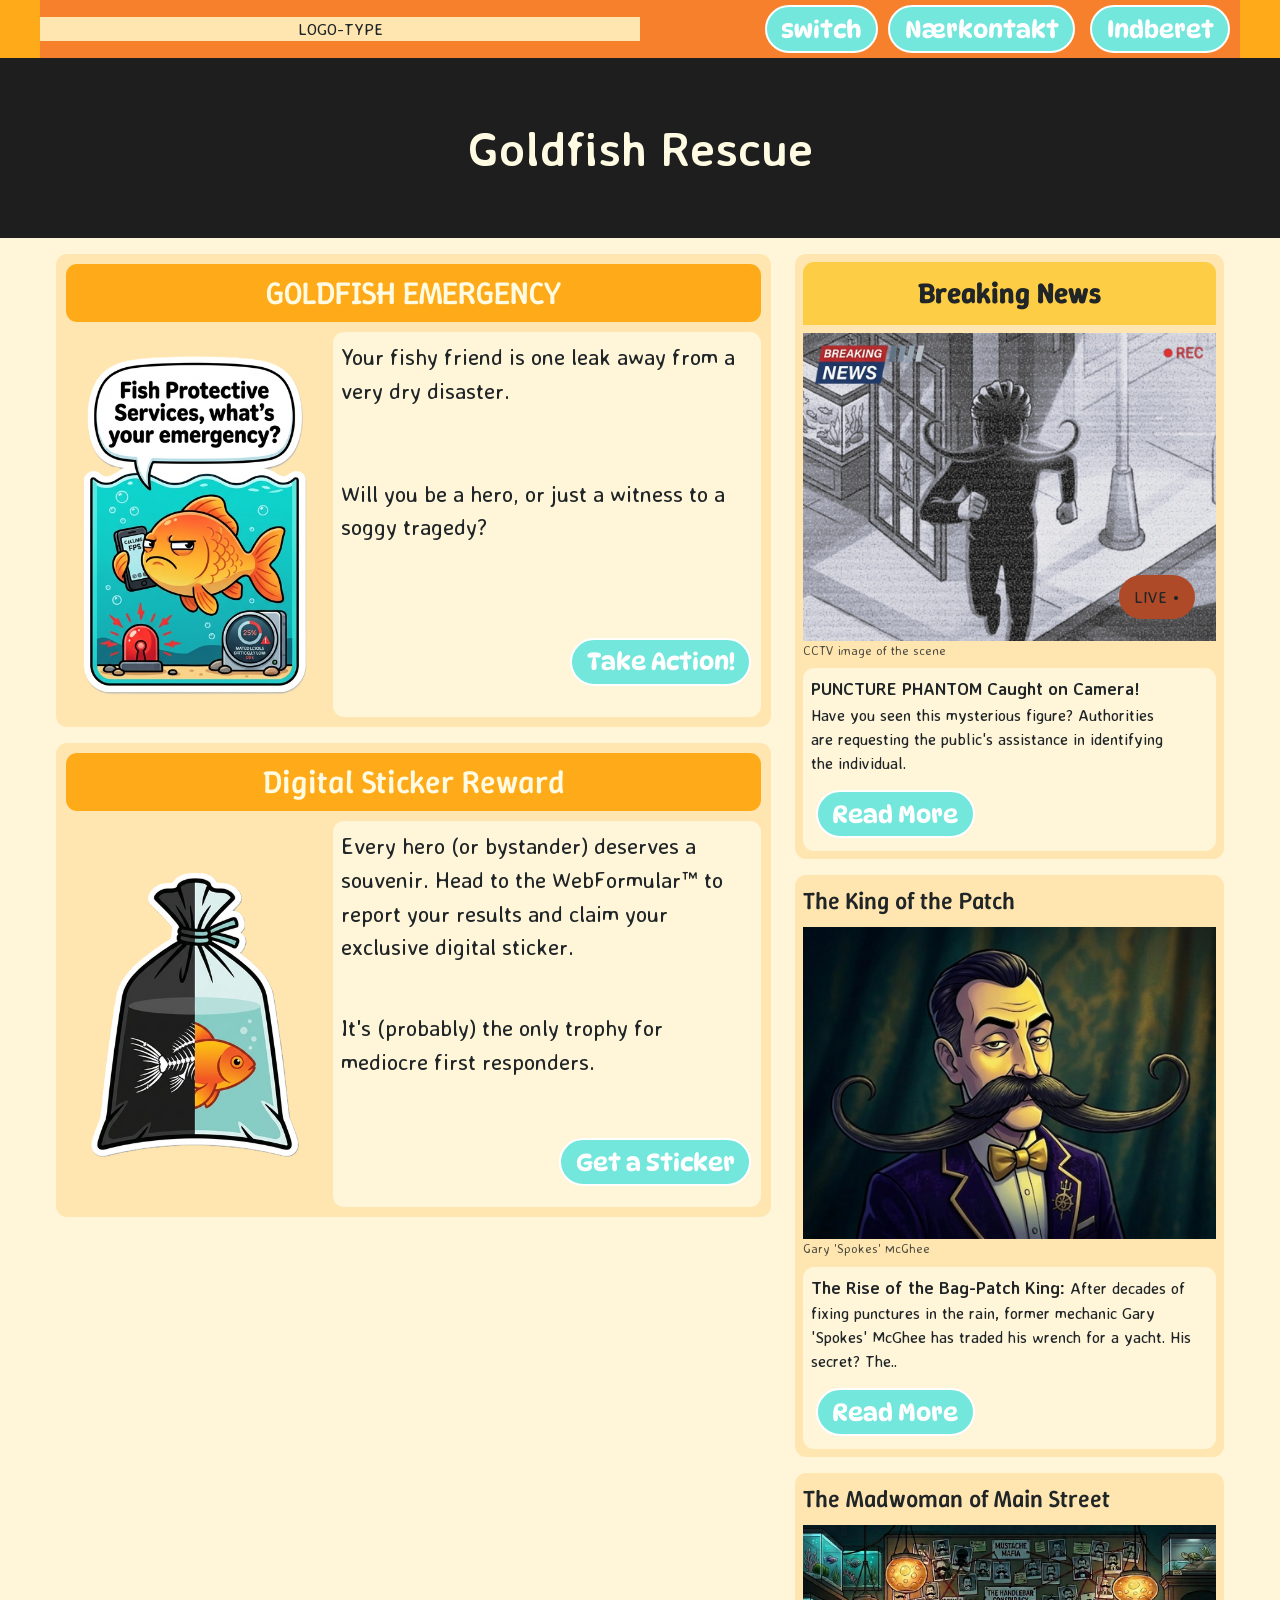
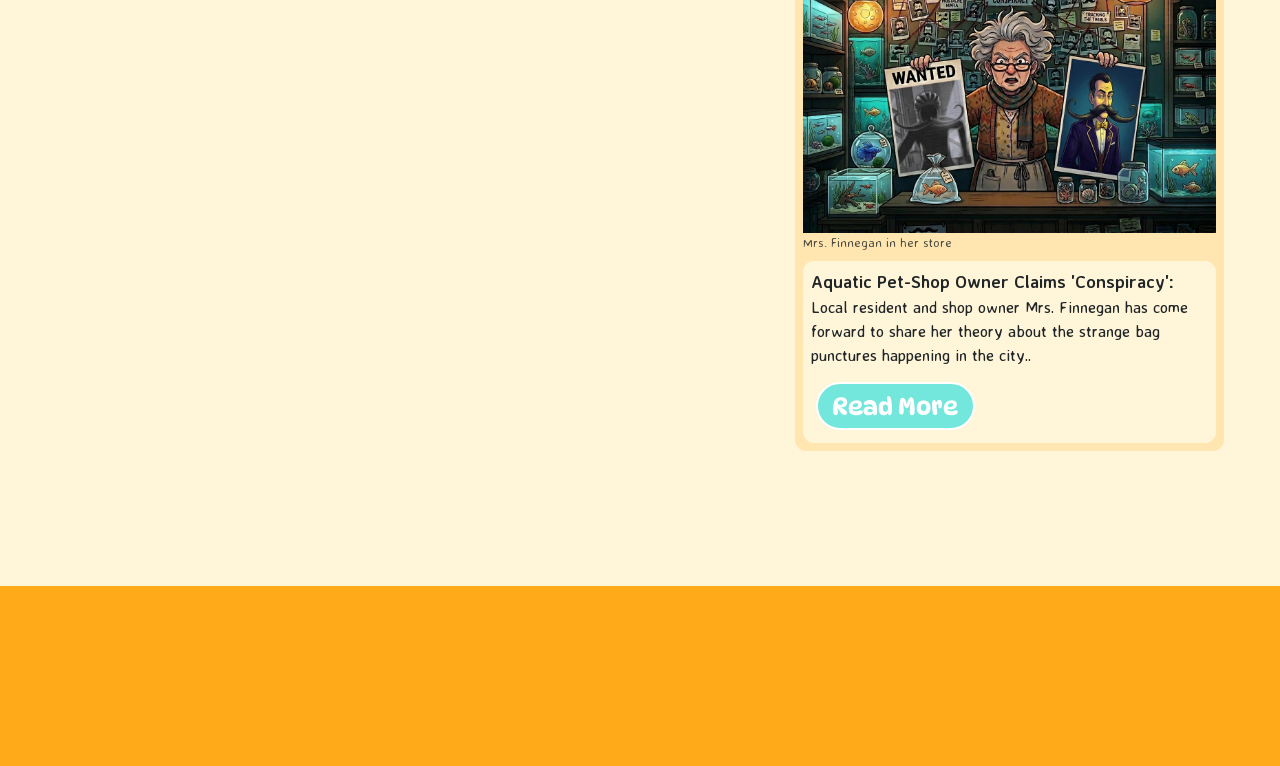
==== index.html @ 363da277 "Add files via upload" ====
<!doctype html>
<html lang="da">

<head>
  <meta charset="UTF-8" />
  <meta name="viewport" content="width=device-width, initial-scale=1.0" />
  <link rel="stylesheet" href="css/custom.css" />
  <link rel="stylesheet" href="css/fonts.css" />
  <link rel="stylesheet" href="css/general.css" />
  <link rel="stylesheet" href="css/layout.css" />
  <link rel="stylesheet" href="css/burger.css" />
  <link rel="stylesheet" href="css/cards.css" />
  <link rel="icon" type="image/png" href="img/fav.png" />
<title>Emergency Site</title>
</head>

<body id="frontpage">
  <header>
    <nav>
      <div id="logotype-wrapper" class="logo">
        <a href="index.html"> LOGO-TYPE </a>
      </div>
      <ul class="menu">
        <li>
          <button class="theme-btn cta-btn">switch</button>
        </li>
        <li><a class="menuItem cta-btn" href="instruction.html">Nærkontakt</a></li>
        <li><a class="menuItem cta-btn" href="register.html">Indberet</a></li>
      </ul>
      <button class="burger">
        <span class="line"></span>
        <span class="line"></span>
        <span class="line"></span>
      </button>
    </nav>
  </header>



  <main>
      <section class="fullwidth"><h1>Goldfish Rescue</h1></section>
    <section id="teaser-section">
      <div class="grid">
        <article class="grid_3-5">
          <h3 class="head-panel">GOLDFISH EMERGENCY</h3>
          <img src="imgs/infog.png" alt="goldfish calling fps" />
          <div class="split sektion-panel">
            <p>Your fishy friend is one leak away from a very dry disaster.
            </p>
            <p>Will you be a hero, or just a witness to a soggy tragedy?</p>
            <a href="instruction.html" class="cta-btn">Take Action!</a>
         </div>
        </article>

        <article class="grid_3-5">
          
           <h3 class="head-panel">Digital Sticker Reward</h3>
          <img src="imgs/sticker.png" alt="goldfish sticker" />
          <div class="split sektion-panel">
            <p>Every hero (or bystander) deserves a souvenir. Head to the WebFormular™ to report your results and claim
              your exclusive digital sticker.</p>
              
               <p>It's (probably) the only trophy for mediocre first responders.</p>
  <a href="instruction.html" class="cta-btn">Get a Sticker</a>
        
          </div>
        </article>
      </div>
      <div class="grid">

        <article class="grid-teaser">
          <h3 class="breaking">Breaking News</h3>
          <span class="timestamp"><p>LIVE •</p></span>
          <figure><img src="imgs/article1-bw2.webp" alt="cctv image of the scene" />
            <figcaption>CCTV image of the scene</figcaption>
          </figure>
         <div class="sektion-panel padding">
          <p><span>PUNCTURE PHANTOM Caught on Camera!</span> Have you seen this mysterious figure? Authorities are
            requesting the public's assistance in identifying the individual.</p>
          <button class="cta-btn" popovertarget="artikel1">Read More</button></div>
        </article>

        <article class="grid-teaser">
          <h3 class="sektion-panel">The King of the Patch</h3>
          <figure><img src="imgs/portrait.webp" alt="portrait of Gary 'spokes' McGhee" />
            <figcaption>Gary 'Spokes' McGhee</figcaption>
          </figure>
          <div class="sektion-panel padding"><p><span>The Rise of the Bag-Patch King:</span> After decades of fixing punctures in the rain, former
            mechanic Gary 'Spokes' McGhee has traded his wrench for a yacht. His secret? The..</p>
          <button class="cta-btn" popovertarget="artikel2">Read More</button></div>
        </article>

        <article class="grid-teaser">
          <h3 class="sektion-panel">The Madwoman of Main Street</h3>
          <figure><img src="imgs/article3.webp" alt="Image of Mrs. Finnegan" />
            <figcaption>Mrs. Finnegan in her store</figcaption>
          </figure>
          <div class="sektion-panel padding">
          <p><span>Aquatic Pet-Shop Owner Claims 'Conspiracy':</span> Local resident and shop owner Mrs. Finnegan
            has come forward to share her theory about the strange bag punctures happening in the city.. </p>
          <button class="cta-btn" popovertarget="artikel3">Read More</button></div>
        </article>

        <div id="artikel1" class="openarticle" popover>
          <h3>Police Release Chilling CCTV of 'Bag-Slasher'</h3>
          <figure><img src="imgs/article1-bw.webp" alt="" />
            <figcaption>CCTV from the scene</figcaption>
          </figure>
          <br>
          <p><strong>METROPOLIS SOUTH</strong> — The local precinct has officially labeled it the "Mystery of the
            Century," despite the fact that the perpetrator is sporting facial hair recognizable from a low-orbit
            satellite. Authorities are currently appealing to the public for help in identifying a serial vandal who has
            plunged the local aquatic community into a state of "liquid terror."</p>
          <br>
          <p>For the past three weeks, pet shops across the tri-state area have reported a series of bizarre break-ins.
            The "Puncture Phantom," as the media has dubbed him, doesn't steal cash. He doesn't touch the rare corals.
            Instead, he systematically punctures the plastic transport bags used by customers to carry their new pets
            home.
            "It's a surgical strike," said Officer Higgins, shaking his head at a crime scene. "He enters, he pokes, he
            leaves. No fingerprints. Just... holes."</p>
          <br>
          <figure><img src="imgs/zoomed-bw.webp" alt="cctv zoomed in on face" />
            <figcaption>CCTV close-up from the scene</figcaption>
          </figure>
          <p>CCTV footage from 'Bubbles & Beyond' shows a figure clad in aerodynamic Lycra, wielding a sharpened bicycle
            spoke with the precision of a fencer. While the figure's eyes are hidden behind reflective wraparound
            sunglasses, his lower face is dominated by a handlebar mustache so large it appears to have its own gravity.
          </p>
          <br>
          <h3>LIVE UPDATES</h3>
          <br>
          <figure><img src="imgs/pressconference.webp" alt="police officer at press conference" />
            <figcaption>Officer Higgins talking at pressconference</figcaption>
          </figure>
          <label for="timestamp">
            <p class="timestamp">JUST NOW</p>
            <p>LIVE</p>
          </label>
          <p>"We are looking for a male, approximately 6-foot tall, possibly a cyclist," Officer Higgins stated during a
            press conference, standing directly in front of a 10-foot projection of the suspect's very distinct
            mustache. "Beyond that, we have absolutely no leads. It is as if he vanishes into thin air—or perhaps thin
            water."</p>
          <p>Residents are advised to double-bag their goldfish and report any sightings of men carrying spoke-wrenches
            or smelling strongly of strawberry-flavored bubblegum and industrial lubricants.</p>
          <br>
          <button class="cta-btn" popovertarget="artikel1">Close</button>
          <br>
        </div>

        <div id="artikel2" class="openarticle" popover>

          <h3><strong>Patchwork Billionaire:</strong> How One Man Fixed a Leaky Market</h3>
          <figure><img src="imgs/portrait.webp" alt="portrait of Gary 'spokes' McGhee" />
            <figcaption>Gary 'Spokes' McGhee</figcaption>
          </figure>
          <br>
          <p><strong>UPPER DOCKS</strong> — Gary McGhee, once a humble mechanic known for patching inner tubes in a
            cramped garage, is now the face of a multi-million dollar empire. His product, the "Aqua-Guard 3000 Repair
            Patch," has become a household staple overnight. At $49.99 for a single 1-inch square of adhesive, it is the
            most expensive tape on the planet.
            "I'm not a businessman," McGhee said, reclining on his custom-built yacht. "I'm a healer. I saw the
            suffering of these poor, leaky bags and I knew I had to act. I have a lot of empathy. I once lost a... uh...
            bicycle tire. The pain was the same."</p>
          <br>
          <p>Critics have pointed out that the "Aqua-Guard 3000" appears to be identical to the $0.50 puncture kits used
            for bicycles, simply rebranded with a picture of a smiling goldfish. McGhee dismisses these claims as "petty
            jealousy from people who don't understand the complex molecular bonding required for aquatic-grade plastic."
            However, McGhee isn't stopping at adhesives. This week, he announced the launch of 'Fin-Sure,' the world's
            first insurance firm dedicated exclusively to "spontaneous bag failure."</p>
          <br>
          <figure><img src="imgs/artikel2v3.webp"
              alt="Gary 'spokes' McGhee sitting on throne made of AQUA-GUARD 3000" />
            <figcaption>Gary 'Spokes' McGhee sitting upon Throne of Aqua-Guard 3000 boxes.</figcaption>
          </figure>
          <br>
          <p>"Statistics show that bag punctures are up 1,400% this month alone," McGhee noted while using a gold-plated
            comb on his legendary mustache. "It's a tragedy. A lucrative, heart-wrenching tragedy. People need the peace
            of mind that only a monthly premium can provide."</p>
          <p>When asked if he had seen the recent police sketches of the Puncture Phantom, McGhee chuckled. "I'm far too
            busy counting my money to look at sketches of common criminals. Besides, I'm a cyclist. I know how hard it
            is to get around town. That man is probably just a misunderstood enthusiast."</p>
          <br>
          <button class="cta-btn" popovertarget="artikel2">Close</button>
          <br>
        </div>

        <div id="artikel3" class="openarticle" popover>
          <h3>Conspiracy or Delusions?</h3>
          <figure><img src="imgs/article3.webp" alt="Image of Mrs. Finnegan" />
            <figcaption>Mrs. Finnegan in her store</figcaption>
          </figure>
          <br>
          <p><strong>LOCAL DISTRICT</strong> — To the residents of this town, Mrs. Beatrice Finnegan is a "local
            character"—the kind of person you politely ignore while buying fish flakes. But to Mrs. Finnegan, she is the
            only person standing between the truth and a massive, mustache-shaped lie.</p>
          <p>"It's him! It's Gary!" she screamed to our reporters, brandishing a "Aqua-Guard 3000" kit. With a trembling
            hand, she peeled back the premium label to reveal a "Quick-Fix Bike Patch" sticker underneath. "He's
            creating the demand so he can sell the supply! It's Puncture-Capitalism!"</p>
          <figure><img src="imgs/aquaguard-label.webp" alt="Image of aqua-guard label" />
            <figcaption>Picture of cheap bike-tire puncture kit, hidden underneath aqua-guard label</figcaption>
          </figure>
          <br>
          <p>Mrs. Finnegan has compiled a dossier of what she calls "irrefutable evidence." This includes screenshots
            from 2019 where Gary McGhee—then a struggling mechanic—posted: "If I ever see another goldfish, it'll be too
            soon. One day, you'll all pay to keep them dry."</p>
          <figure><img src="imgs/evidence22.webp" alt="Picture of old social media post" />
            <figcaption>Picture of old social media post, alledegly of Gary 'Spokes' McGhee</figcaption>
          </figure>
          <br>
          <p>Her most damning evidence, however, is the mustache. "Look at the curl! Look at the wax-to-hair ratio!" she
            cried, pointing at the police sketch. "There is only one man in this hemisphere with a mustache that can
            catch that much wind! It's Gary 'Spokes' McGhee!"</p>
          <p>Despite the evidence, the community remains skeptical. Local resident Tom P. had this to say: "Poor Bea.
            She's been under a lot of stress with all the leaking bags. I think she's just looking for a scapegoat. Gary
            is a hero. He sold me a patch for fifty bucks that saved my guppy, Goldie. Why would a hero poke holes in
            things? It doesn't make sense."</p>
          <br>
          <p>Psychologists suggest Mrs. Finnegan may be suffering from "Aquatic Stress Disorder." Meanwhile, Gary McGhee
            has offered to buy her shop and turn it into a 'Fin-Sure' claims center. Mrs. Finnegan's response involved a
            net and several buckets of aged aquarium water.</p>
          <br>
          <button class="cta-btn" popovertarget="artikel2">Close</button>
          <br>
        </div>

      </div>
      </div>
    </section>
  </main>
  <div class="testanimation">

  </div>
  <footer>
    <nav>
      <ul>
        <li><a href="#">link</a></li>
        <li><a href="#">link</a></li>
        <li><a href="#">link</a></li>
        <li><a href="#">link</a></li>
      </ul>
      <ul>
        <li><a href="#">link</a></li>
        <li><a href="#">link</a></li>
        <li><a href="#">link</a></li>
        <li><a href="#">link</a></li>
      </ul>
      <ul>
        <li><a href="#">link</a></li>
        <li><a href="#">link</a></li>
        <li><a href="#">link</a></li>
        <li><a href="#">link</a></li>
      </ul>
    </nav>
  </footer>
  <script src="js/main.js"></script>
  <script src="js/burger.js"></script>
</body>

</html>
---- css/custom.css ----
:root {
  /* Background color */
  --color-bg: light-dark(var(--orange6), #202527);
  --color-heading: light-dark(#415ac7, #ebf3dc);
  /*
light-dark*/
  --color-sektion-bg: light-dark(var(--orange5), var(--blue6));
  --color-sektion-panel-bg: light-dark(var(--orange6-02), var(--blue4));
  --color-highlight: light-dark(#ebf3dc, rgba(131, 239, 228, 1));
  --color-highlight01: light-dark(#ebf3dc, rgba(131, 239, 228, 0.1));
  --color-highlight015: light-dark(rgba(249, 175, 55, 0.15), rgba(131, 239, 228, 0.15));

  --border: 0.1rem solid light-dark(var(--orange3), #30b1b1);
  --color-shadow: light-dark(#9c4b1f, #1e1e1e);
  --outline: 0.2rem solid light-dark(#ebf3dc, #30b1b1);

  --color-error: #af4a28;

  --color-backdrop: light-dark(rgba(6, 88, 109, 0.5), rgba(30, 30, 30, 0.8));

  --color-accentcolor: light-dark(var(--orange4), var(--blue1));
  /* Button */
  --color-btn: light-dark(#73e7dc, var(--orange3));
  --color-btn-txt-border: light-dark(#ffffff, #fff5d9);

  --color-btn-hover: light-dark(var(--blue2), #fdcd46);
  --color-btn-txt-border-hover: light-dark(#cfefe9, #fff5d9);

  --color-btn-active: light-dark(var(--blue3), #fea516);
  --color-btn-txt-border-active: light-dark(#cfefe9, #fff5d9);
  /* Headlines */
  --color-headline-bg: light-dark(#ffab19, #118386);
  --color-head-panel-bg: light-dark(#ffab19, #118386);

  /* Tekst */
  --color-text: light-dark(#202527, #cfefe9);
  --color-text-inverted: light-dark(#fffae2, #202527);

  /* orange */
  --orange0: rgb(184, 64, 34);
  --orange1: rgba(188, 113, 72, 1);
  --orange2: rgba(202, 122, 64, 1);
  --orange3: rgba(249, 175, 55, 1);
  --orange3-04: rgba(249, 175, 55, 0.8);
  --orange3-2: rgba(255, 171, 25, 1);
  --orange4: rgba(253, 205, 70, 1);
  --orange5: rgb(255, 230, 176);
  --orange6: rgba(255, 245, 217, 1);
  --orange6-02: rgba(255, 245, 217, 1);
  /* blue */
  --blue0: #cfefe9;
  --blue1-01: rgba(131, 239, 228, 0.1);
  --blue1-015: rgba(131, 239, 228, 0.15);
  --blue1: #83efe4;
  --blue2: #30b1b1;
  --blue3-02: rgba(6, 88, 109, 0.2);
  --blue3: #06586d;
  --blue4: #12373b;
  --blue5: #202527;
  --blue6: #1a2d30;
  --black: #1e1e1e;

  --lightblue: #5ad1d7;
  --darkblue: #356467;

  /* Header background color */
  --color-head-bg: light-dark(var(--orange3-2), #118386);
  /* Logotype */
  --color-logotype-bg: #2a2828;
  --color-text-logotype: #c1bfb8;
  --font-logotype-size: 1rem;

  /* Infographic */

  /* Global menu */
  --color-menu-bg: light-dark(#f7802c, #118386);
  /* Links */
  --color-link-bg: #78766e;
  --color-link-hover: #fff;
  --color-link-active: #99958f;
  --border-radius-links: 1px;

  /* Andet tekst */
  --followup-text-size: 1rem;

  /*  Margins */
  --margin-head-bottom: 5px;

  /* Borders */
  /*10px*/
  --border-radius: 0.7rem;
  /*Rund*/
  --border-round: 2rem;

  /* Padding */
  --padding20-10: 1rem 0.5rem;
  --padding10: 0.5rem;

  /* Cards */
  --color-card-bg: #e3e1d8;
  --color-card-bg-inverted: #4d4e4f;
  --color-cta-card-bg: #847f7e;
  --color-cta-card-bg-inverted: #c0bfb9;

  /* Fonts & font weights*/
  --font-family-sans: "Averia Sans Libre";
  --font-family-headlines: "Winky Sans";
  --font-weight-black: 900;
  --font-weight-bold: 700;
  --font-weight-medium: 500;
  --font-weight-regular: 300;
  --font-weight-light: 200;
  /*Font sizes*/
  /* Headlines (size)*/
  --font-h1-size: 3rem;
  --font-h2-size: 2rem;
  --font-h3-size: 1.5rem;
  --font-p-size: 1rem;
  --font-figcaption-size: 0.8rem;

  /* Min max til layout */
  --min-width-layout: 300px;
  --max-width-layout: 1200px;
  /* Infographics background colors*/

  /* Form/Register */
  /*Orange/Yellows*/

  /*Padding & Margin*/
}
---- css/fonts.css ----
@import url("https://fonts.googleapis.com/css2?family=Averia+Sans+Libre:wght@300;400;700&family=DynaPuff:wdth,wght@75..100,400..700&display=swap");
@import url("https://fonts.googleapis.com/css2?family=Winky+Sans:ital,wght@0,300..900;1,300..900&display=swap");

@font-face {
  font-family: "Rubik";
  src:
    url("../fonts/Rubik-VariableFont_wght.woff2") format("woff2-variations"),
    url("/fonts/Rubik-Regular.woff") format("woff");
  font-weight: 200 700;
  font-style: normal;
}
.dynapuff {
  font-family: "DynaPuff", system-ui;
  font-optical-sizing: auto;
  font-weight: 400 700;
  font-style: normal;
  font-variation-settings: "wdth" 75 82.5 100;
}
/* 
.winky-sans {
  font-family: "Winky Sans", sans-serif;
  font-optical-sizing: auto;
  font-weight: <weight>;
  font-style: normal;
} */
---- css/general.css ----
*,
::before,
::after {
  box-sizing: border-box;
  margin: 0;
  padding: 0;
}

html {
  interpolate-size: allow-keywords;
  font-family: system-ui, sans-serif;
  line-height: 1.5;
  -webkit-font-smoothing: antialiased;
  color-scheme: light;
}
html.dark {
  color-scheme: dark;
}

h1,
h2 {
  line-height: 1.25;
}

p,
li {
  text-wrap: pretty;
}

img,
svg {
  display: block;
  width: 100%;
  height: auto;
}

label {
  display: block;
}

input,
button,
textarea,
select {
  font: inherit;
  color: inherit;
  background-color: transparent;
  /* font-size: max(1em, 16px); */
}

textarea {
  resize: none;
  min-height: 4lh;
}

legend {
  padding: 0;
}

select,
::picker(select) {
  appearance: base-select;
}
/****************************************************************/
body {
  font-family: var(--font-family-sans);
  color: var(--color-text);
  background-color: var(--color-bg);
}
header {
  height: min-content;
  background-color: var(--color-head-bg);
}
.fullwidth {
  background: var(--black);
  height: 20vh;
  align-content: center;
}
#main-disclamer {
  height: 225px;
  background-color: var(--color-head-bg);
  display: flex;
  justify-content: flex-start;
  align-items: center;
  padding-left: 2rem;
  padding-bottom: 2%;
  margin-bottom: var(--margin-head-bottom);
}
#main-disclamer-content {
  display: flex;
  column-gap: 1rem;
}
main section:not:first-child {
  border-radius: var(--border-radius);
}
/******************Index*******************/
#frontpage article {
  background-color: var(--color-sektion-bg);
  border-radius: var(--border-radius);
}
.openarticle img {
  max-width: 90vw;
  margin: 0 auto;
}
.grid_3-5 {
  padding: 10px;
  h3 {
    font-size: clamp(1.4rem, 0.0154rem + 7.3846vw, 2rem);
    text-align: center;
  }
  img {
    border-radius: var(--border-radius);
  }
}
.split {
  p {
    font-size: clamp(1rem, 0.2rem + 1.6vw, 1.4rem);
    padding: 0.5rem;
  }
}
.padding {
  padding: 0.5rem;
}
.grid-teaser {
  display: grid;
  padding: var(--padding10);
  gap: 0.5rem;
  h3 {
    background: var(--color-head-banner);
  }
  p span {
    font-weight: 900;
    font-size: 1.1rem;
  }
  figure,
  span.timestamp {
    grid-row: 2 / 3;
    grid-column: 1 / 2;
  }
  span.timestamp {
    width: fit-content;
    height: fit-content;
    z-index: 1;
    place-self: end;
    margin: 0 5% 10% 0;
    p {
      padding: 10px 15px;
      background: var(--color-error);
      border-radius: var(--border-round);
    }
  }
}
h3.breaking {
  font-weight: 700;
  padding-block: 10px;
  font-size: 1.8rem;
  text-align: center;
  background: light-dark(var(--orange4), var(--orange3));
  /* color: rgba(253, 205, 70, 1); */
  border-radius: var(--border-radius) var(--border-radius) 0 0;
}

/*other for now*/

.cta-btn {
  background-color: var(--color-btn);
  color: var(--color-btn-txt-border);
  border: 2px solid var(--color-btn-txt-border);
  border-radius: var(--border-round);
  padding: 0.5rem 0.9rem;
  font-family: "DynaPuff";
  font-size: clamp(1rem, 0.8333rem + 0.8889vw, 1.5rem);
  font-weight: 500;
  text-decoration: none;
  height: 48px;
  line-height: normal;
  max-width: fit-content;
  align-items: center;
  cursor: pointer;
  margin: 5px;
}
.cta-btn:hover {
  background-color: var(--color-btn-hover);
}
.cta-btn:active {
  background-color: var(--color-btn-active);
}
a.cta-btn {
  display: flex;
  place-self: center end;
  margin-right: 10px;
}

/**Popover artikler**/
[popover] {
  translate: 0 -200%;
  opacity: 0;
  transition: 0.8s allow-discrete ease-in;
}
[popover]:popover-open {
  display: grid;
  max-height: 90vh;
  height: 100%;
  max-width: 80vw;
  margin: 0 auto;
  opacity: 1;
  translate: 0 0;
  transition: 0.5s ease-out;
}
:popover-open::backdrop {
  opacity: 1;
  transition: 0.5s ease-in;
}
::backdrop {
  background: var(--color-backdrop);
  opacity: 0;
  transition: 0.5s allow-discrete;
}
@starting-style {
  [popover]:popover-open {
    opacity: 0.5;
    translate: 0 100%;
    transition: 0.5s;
  }
  :popover-open::backdrop {
    background: var(--color-backdrop);
    opacity: 0;
  }
}

/******************************************/
h1 {
  font-size: var(--font-h1-size);
  font-weight: var(--font-weight-bold);
  color: light-dark(#fffae2, #cfefe9);
  margin: 0.5rem 0;
  text-align: center;
}

h2 {
  font-size: var(--font-h2-size);
}
h3 {
  font-family: var(--font-family-headlines);
  font-size: var(--font-h3-size);
  font-weight: var(--font-weight-medium);
}
figcaption {
  font-size: var(--font-figcaption-size);
  font-weight: var(--font-weight-light);
  opacity: 0.8;
}

p {
  padding-bottom: 10px;
}

/* NAVIGATION STRUCTURES */
header > nav {
  height: 100%;
  background-color: var(--color-menu-bg);
}
nav ul {
  list-style: none;
}
a {
  font-family: var(--font-family-sans);
}
nav a {
  text-decoration: none;
  color: var(--color-text);
}
/* Repeating designs */

.sektion-panel {
  background-color: var(--color-sektion-panel-bg);
  border-radius: var(--border-radius);
}

.head-panel {
  background-color: var(--color-head-panel-bg);
  border-radius: var(--border-radius);
  padding: 5px 10px;
  color: var(--color-text-inverted);
}

.displayNone {
  display: none;
}
/* Måske skal du lave en ny regel for logotype-wrapper, når du har lavet din logotype */
#logotype-wrapper {
  background-color: var(--color-sektion-bg);
  display: flex;
  justify-content: center;
  align-items: center;
}
/* #logotype-wrapper > a {
  color: var(--color-text-logotype);
  font-size: var(--font-logotype-size);
  font-weight: var(--font-weight-medium);
  width: max-content;
  margin-left: 1rem;
} */
/* Global menu */
header nav li a {
  margin: 1.5rem;
  background-color: var(--color-link-bg);
  color: var(--color-text);
  font-size: var(--followup-text-size);
  padding: 0.5rem 1rem;
  border-radius: var(--border-radius-links);
}
/* Pilen efter menu-tekst */
/* header > nav li > a:after {
  content: " \2192";
} */
/* Global menu hover effekt - Lav den om til det, du synes */
nav a:hover {
  background-color: var(--color-link-hover);
}
nav a:active {
  background-color: var(--color-link-active);
}

/* FOOTER */
footer {
  background-color: var(--color-head-bg);
  margin-top: 15vh;
  height: 20vh;
}

footer a {
  font-size: 0.7rem;
  display: none;
}

/**********ANIMATIONER*********/
/*SVG*/
#fish {
  animation: fish_movement 40s ease-in-out infinite;
}
@keyframes fish_movement {
  0% {
    transform: translate(5%, -2.5%);
  }
  20% {
    transform: translate(-5%, 5%);
  }
  30% {
    transform: translate(-10%, 1.75%);
  }
  40% {
    transform: translate(-5%, -2.5%);
  }
  60% {
    transform: translate(5%, 5%);
  }
  70% {
    transform: translate(10%, 5%);
  }
  80% {
    transform: translate(15%, 1.75%);
  }
  90% {
    transform: translate(10%, -2.5%);
  }
  100% {
    transform: translate(5%, -2.5%);
  }
}
/*Vand*/
/* Hide all groups by default */
#frame1,
#frame2,
#frame3,
#frame4 {
  visibility: hidden;
  opacity: 0.8;
  animation: frame_animation 0.8s infinite steps(1);
}
#frame1 {
  animation-delay: 0s;
}
#frame2 {
  animation-delay: 0.2s;
}
#frame3 {
  animation-delay: 0.4s;
}
#frame4 {
  animation-delay: 0.6s;
}

@keyframes frame_animation {
  0% {
    visibility: visible;
  }
  25% {
    visibility: hidden;
  }
  100% {
    visibility: hidden;
  }
}

/* .testanimation {
  content: "";
  block-size: 80vh;
  position: relative;
  top: 10vh;
  inset: 0;
  transform-origin: bottom;
  /* inset-block-start: 10vh; */
/* background-color: aqua;
  animation: surfin linear both;
  animation-timeline: scroll();
  animation-range: 50% 100%;
  z-index: -1;
} */
/* @keyframes surfin {
  from {
    scale: 1 0;
  }
} */
---- css/layout.css ----
/* LAYOUT FOR MAIN CONTENT */
body {
  display: grid;
  grid-template-rows: auto 1fr auto;
  min-height: 100%;
}
main {
  display: grid;
  row-gap: 1rem;
}
#instruction main > *:not(:first-child),
#register main > *:not(:first-child),
#frontpage main > *:not(:first-child) {
  margin: 0 1rem;
}
/* main {
  grid-template-rows: min-content min-content 1fr min-content;
} */
#frontpage main,
#instruction > main,
#register > main {
  display: grid;
  grid-template-columns: 1fr minmax(300px, 1200px) 1fr;
}
#frontpage main > *,
#instruction main > *,
#register main > * {
  grid-column: 2 /3;
}
#instruction .fullwidth,
#frontpage .fullwidth,
#register .fullwidth {
  grid-column: 1 / -1;
}
#teaser-section,
.grid {
  display: grid;
  grid-template-columns: minmax(0, 1fr);
  grid-auto-rows: min-content;
  gap: 1rem;
  column-gap: 1.5rem;
}

.grid_3-5 {
  display: grid;
  grid-template-columns: 3fr 5fr;
  gap: 10px;
  height: fit-content;
  h3 {
    grid-column: 1 / -1;
  }
  .split,
  .grid-teaser {
    display: grid;
  }
}

/* LAYOUT FOR HEADER AND FOOTER */
footer {
  display: grid;
  grid-template-columns: 1fr minmax(300px, 1200px) 1fr;
}

header {
  grid-row: 1;
  display: grid;
  grid-template-columns: 1fr minmax(300px, 1200px) 1fr;
}
header * {
  max-height: 70px;
}
header nav,
footer nav {
  grid-column: 2 / 3;
  display: flex;
  justify-content: space-between;
  align-items: center;
}
header nav > * {
  flex: 1;
}
nav ul {
  display: flex;
  justify-content: flex-end;
  align-items: center;
}
header ul {
  height: 100%;
  width: clamp(175px, 50%, 300px);
}
footer ul {
  flex-direction: column;
  padding-left: 1rem;
}

/* LAYOUT FOR SECTIONS */

@media (min-width: 600px) {
  #teaser-section,
  .section-wrapper {
    display: grid;
    grid-template-columns: minmax(0, 5fr) minmax(0, 3fr);
  }
  .section-wrapper {
    gap: 1rem;
  }

  .qr {
    order: 1;
  }
}
---- css/burger.css ----
.burger {
  width: 30px;
  height: 20px;
  cursor: pointer;
}

.burger .line {
  display: block;
  width: 100%;
  height: 2px;
  background-color: #333333;
  margin-bottom: 5px;
  transition: 0.2s linear;
}
.burger {
  display: none;
}
@media screen and (width < 800px) {
  .menu {
    display: none;
  }
  .logo {
    flex: 0 0 40vw;
  }
  .burger {
    display: block;
    background-color: transparent;
    border: 0;
    flex: 0 0 auto;
    margin: 0 20px;
  }
  .burger.active .line:nth-child(1) {
    transform: rotate(45deg) translate(5px, 5px);
    transition: 0.2s linear;
  }
  .burger.active .line:nth-child(2) {
    opacity: 0;
    transition: 0.15s linear;
  }
  .burger.active .line:nth-child(3) {
    transform: rotate(-45deg) translate(5px, -5px);
    transition: 0.2s linear;
  }
  nav.active .menu {
    display: block;
    background-color: var(--color-menu-bg);
    position: absolute;
    top: 3.6rem;
    right: 0;
    width: clamp(200px, 50vw, 400px);
    z-index: 2;
    opacity: 0.8;
  }
  header > nav li > a:after {
    content: "";
  }
  nav.active .menu li {
    margin: 40px 20px;
    text-align: right;
  }
  nav.active .menu a {
    font-size: 24px;
  }
}
---- css/cards.css ----
.daily_card {
  background-color: var(--color-card-bg);
  display: grid;
  grid-template-columns: 3fr 5fr;
  gap: 10px;
  padding: 40px 0 40px 20px;
  border-radius: var(--border-radius);
  height: minmax(200px, min-content);
}
.daily_text {
  display: grid;
  grid-template-rows: repeat(3, min-content);
  gap: 10px;
}
.daily_text h2 {
  background-color: var(--color-headline-bg);
  color: var(--color-text-inverted);
  padding: calc(1.1rem / 1.5) 0 calc(1.1rem / 2) 1rem;
  margin: 0 0 0.5rem 0;
}
.daily_text p {
  padding-right: 2rem;
  margin: 0 0 1rem 0;
}
.daily_text .cta_btn {
  justify-self: left;
  width: 80%;
}
.daily_img {
  width: 100%;
  height: 100%;
  object-fit: cover;
}
.news_card {
  background-color: var(--color-card-bg);
  display: grid;
  gap: 0.4rem;
  padding: 1rem 0;
  height: minmax(300px, min-content);
}
.news_card:nth-child(2n) {
  background-color: var(--color-card-bg-inverted);
}
.news_card > * {
  padding: 0 1rem;
}
.news_card h3 {
  margin: 0.5rem 0 0 0;
}
.news_card p {
  margin: 0 0 1rem 0;
}
.news_card:first-child:before {
  content: "BREAKING NEWS";
  background-color: var(--color-headline-bg);
  color: var(--color-text);
  font-size: var(--font-h3-size);
  font-weight: var(--font-weight-medium);
  text-align: center;
  line-height: 1rem;
  padding: calc(1.1rem / 1.5) 0 calc(1.1rem / 2) 0;
}
.news_card:first-child {
  border-radius: var(--border-radius) var(--border-radius) 0 0;
}
.news_card:last-child {
  border-radius: 0 0 var(--border-radius) var(--border-radius);
}

.news_card .cta_btn {
  justify-self: center;
}
.cta_btn {
  display: inline-block;
  padding: 0.4rem 1rem;
  background-color: var(--color-cta-card-bg);
  color: var(--color-text-inverted);
  text-decoration: none;
  width: max-content;
  border-radius: var(--border-radius);
}
.news_card .cta_btn {
  background-color: var(--color-cta-card-bg);
}
.news_card:nth-of-type(2n) .cta_btn {
  background-color: var(--color-cta-card-bg-inverted);
  color: var(--color-text);
}
.cta_btn:after {
  content: "\2192";
  margin-left: 1rem;
}
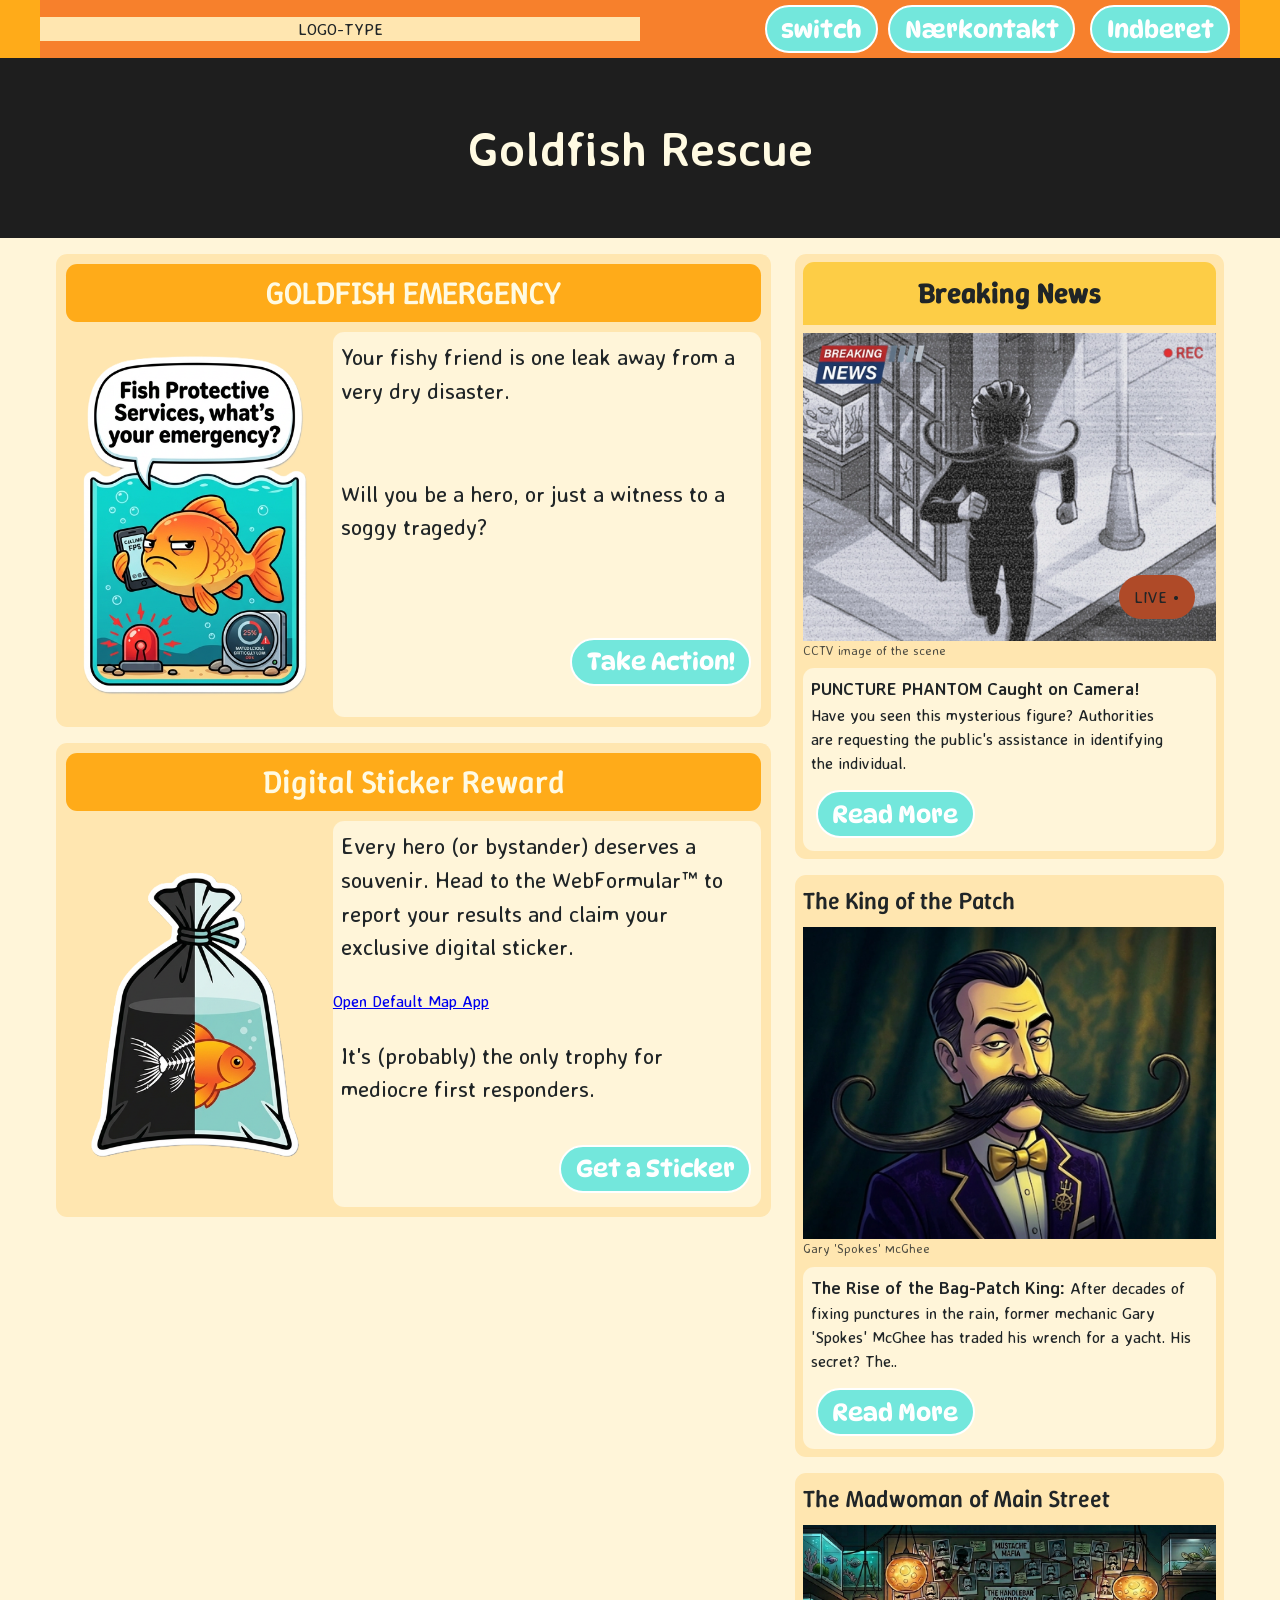
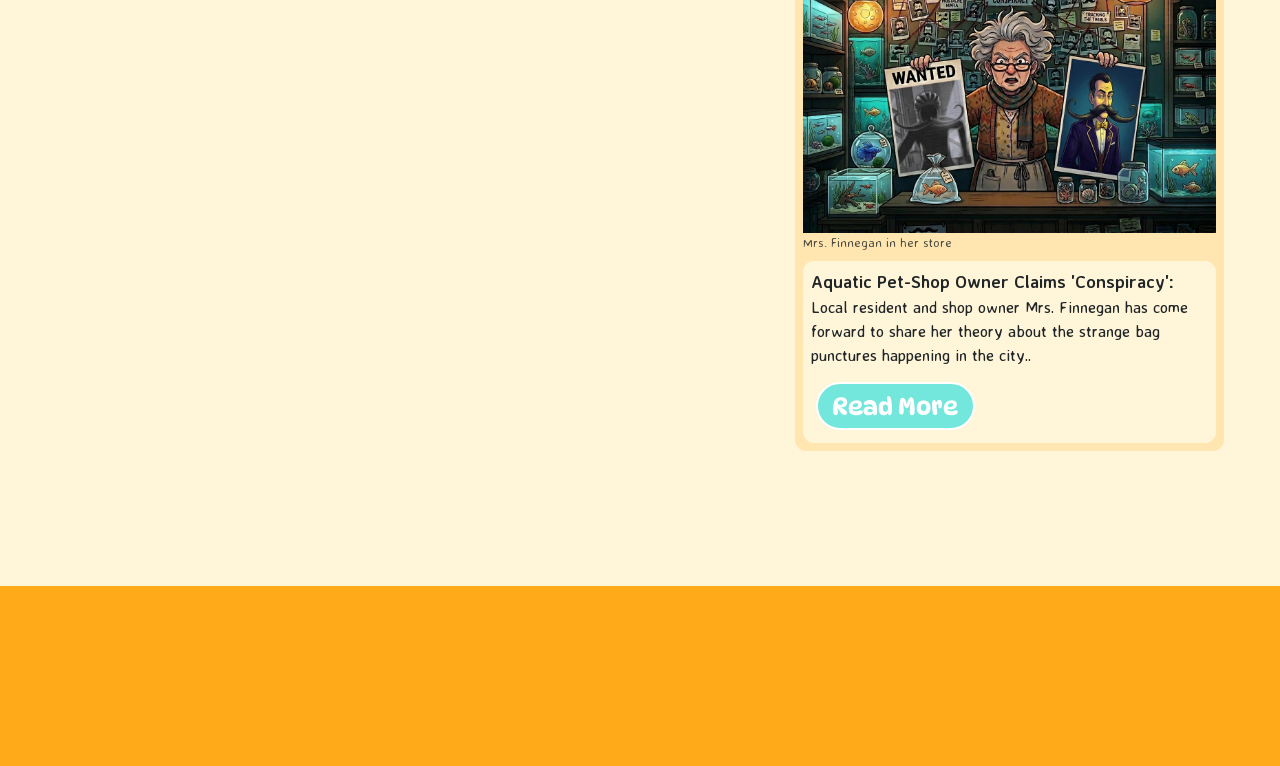
==== commit 19a6dcb9: "test Add link to open default map app" ====
--- a/index.html
+++ b/index.html
@@ -59,7 +59,7 @@
           <div class="split sektion-panel">
             <p>Every hero (or bystander) deserves a souvenir. Head to the WebFormular™ to report your results and claim
               your exclusive digital sticker.</p>
-              
+               <a href="geo:55.682452,12.572342"> Open Default Map App </a>
                <p>It's (probably) the only trophy for mediocre first responders.</p>
   <a href="instruction.html" class="cta-btn">Get a Sticker</a>
         
@@ -256,4 +256,4 @@
   <script src="js/burger.js"></script>
 </body>
 
-</html>+</html>
